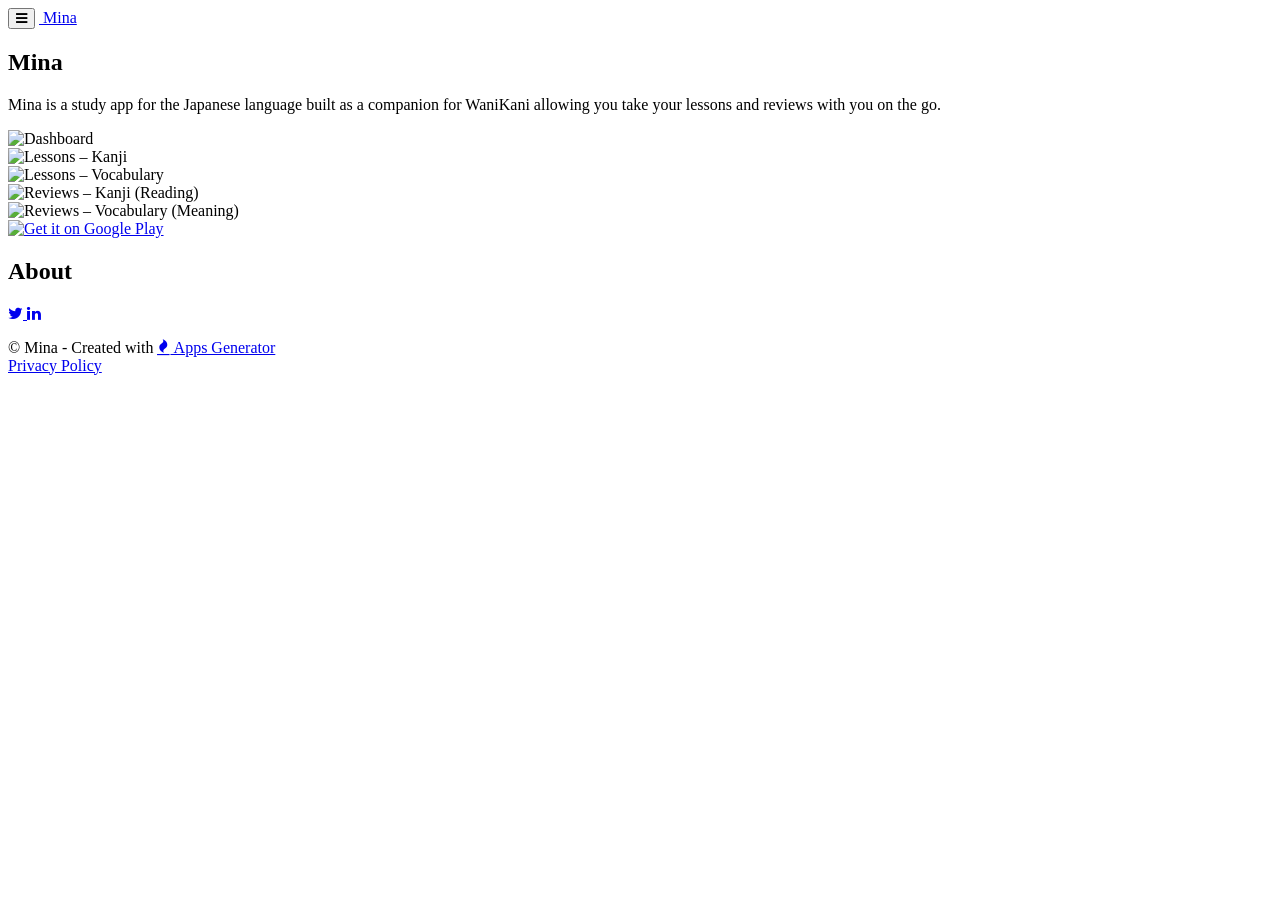
==== index.html @ a7b8313d "Add index.html" ====
<!doctype html>
<html xmlns="http://www.w3.org/1999/xhtml" xml:lang="en" lang="en">
  <head>
    <title>Mina</title>
    <meta http-equiv="content-type" content="text/html; charset=utf-8" />
    <meta name="viewport" content="width=device-width, initial-scale=1" />
    <meta
      property="og:title"
      content="Learn Japanese kanji and vocabulary with Mina" />
    <meta property="og:site_name" content="Mina" />
    <meta
      property="og:description"
      content="Mina is a study app for the Japanese language built as a companion for WaniKani allowing you take your lessons and reviews with you on the go." />
    <meta
      property="og:image"
      content="https://codejockie.github.io/apps/mina/images/mina.png" />
    <meta property="og:url" content="https://codejockie.github.io/mina/" />
    <meta property="og:type" content="website" />
    <meta
      name="twitter:title"
      content="Learn Japanese kanji and vocabulary with Mina" />
    <meta
      name="twitter:description"
      content="Mina is a study app for the Japanese language built as a companion for WaniKani allowing you take your lessons and reviews with you on the go." />
    <meta
      name="twitter:image"
      content="https://codejockie.github.io/apps/mina/images/mina.png" />
    <meta name="twitter:card" content="summary_large_image" />
    <meta
      itemprop="name"
      content="Learn Japanese kanji and vocabulary with Mina" />
    <meta
      itemprop="description"
      content="Mina is a study app for the Japanese language built as a companion for WaniKani allowing you take your lessons and reviews with you on the go." />
    <meta
      itemprop="image"
      content="https://codejockie.github.io/apps/mina/images/mina.png" />
    <meta name="mobile-web-app-capable" content="yes" />

    <link
      rel="image_src"
      href="https://codejockie.github.io/apps/mina/images/mina.png" />
    <link
      rel="stylesheet"
      href="https://bootswatch.com/4/lumen/bootstrap.css" />

    <link
      rel="apple-touch-icon"
      sizes="180x180"
      href="assets/apple-touch-icon.png?" />
    <link
      rel="icon"
      type="image/png"
      sizes="32x32"
      href="assets/favicon-32x32.png?" />
    <link
      rel="icon"
      type="image/png"
      sizes="16x16"
      href="assets/favicon-16x16.png?" />
    <link rel="manifest" href="assets/site.webmanifest?" />

    <link
      rel="stylesheet"
      href="https://stackpath.bootstrapcdn.com/bootswatch/4.5.0/lumen/bootstrap.min.css" />

    <link
      rel="stylesheet"
      href="//maxcdn.bootstrapcdn.com/font-awesome/4.7.0/css/font-awesome.min.css" />

    <link
      rel="stylesheet"
      href="https://build.apps-generator.com/assets/themes/scrolling/theme.css" />
    <link
      rel="stylesheet"
      href="//cdnjs.cloudflare.com/ajax/libs/fancybox/2.1.5/jquery.fancybox.min.css"
      media="screen" />
    <link
      href="https://build.apps-generator.com/modules/countdown/TimeCircles.css"
      rel="stylesheet"
      type="text/css" />
    <link
      rel="stylesheet"
      href="https://build.apps-generator.com/assets/css/custom.css" />
  </head>
  <body id="page-top" data-spy="scroll" data-target=".fixed-top" class="lumen">
    <!-- Navigation -->

    <nav class="navbar navbar-expand-lg fixed-top navbar-dark bg-primary">
      <div class="container">
        <button
          class="navbar-toggler navbar-toggler-right"
          type="button"
          data-toggle="collapse"
          data-target="#navbarResponsive"
          aria-controls="navbarResponsive"
          aria-expanded="false"
          aria-label="Toggle navigation">
          <i class="fa fa-bars" aria-hidden="true"></i>
        </button>

        <a class="navbar-brand page-scroll" href="#page-top">
          <i class="fa"></i> Mina
        </a>
      </div>
    </nav>
    <!-- // Navigation -->

    <!-- Intro Section -->
    <section
      id="intro"
      class="intro-section"
      style="background-image: url(); background-size: cover">
      <div class="container">
        <div class="row">
          <div class="col-lg-12">
            <h1 class="display-3" style="color:">Mina</h1>
            <div class="lead" style="color:">
              <p>
                Mina is a study app for the Japanese language built as a
                companion for WaniKani allowing you take your lessons and
                reviews with you on the go.
              </p>
            </div>
            <!-- <a class="btn btn-primary btn-lg page-scroll" href="#about">Next</a> -->
          </div>
        </div>
      </div>

      <div class="container text-center">
        <div class="row justify-content-center">
          <div class="col">
            <img
              src="images/dashboard.png"
              alt="Dashboard"
              class="d-inline-block rounded"
              style="height: 800px" />
          </div>
          <div class="col">
            <img
              src="images/lessons_kanji.png"
              alt="Lessons – Kanji"
              class="d-inline-block rounded"
              style="height: 800px" />
          </div>
          <div class="col">
            <img
              src="images/lessons_vocabulary.png"
              alt="Lessons – Vocabulary"
              class="d-inline-block rounded"
              style="height: 800px" />
          </div>
          <div class="col">
            <img
              src="images/reviews_kanji_reading.png"
              alt="Reviews – Kanji (Reading)"
              class="d-inline-block rounded"
              style="height: 800px" />
          </div>
          <div class="col">
            <img
              src="images/reviews_vocabulary_meaning.png"
              alt="Reviews – Vocabulary (Meaning)"
              class="d-inline-block rounded"
              style="height: 800px" />
          </div>
        </div>
        <div>
          <a
            href="https://play.google.com/store/apps/details?id=com.codejockie.mina">
            <img
              src="https://play.google.com/intl/en_us/badges/images/generic/en-play-badge.png"
              alt="Get it on Google Play"
              height="80" />
          </a>
        </div>
      </div>
    </section>
    <!-- // Intro Section -->

    <!-- About Section -->
    <section id="about" class="about-section">
      <div class="container">
        <div class="row">
          <div class="col-lg-12">
            <h1>About</h1>
            <p class="lead"></p>
            <p></p>
            <p class="appdesc"></p>

            <div id="icons" class="col-md-12 text-center">
              <p>
                <a href="https://www.twitter.com/codejockie" target="_blank">
                  <i class="fa fa-twitter"></i>
                </a>
                <a href="https://www.linkedin.com/in/jcken" target="_blank">
                  <i class="fa fa-linkedin"></i>
                </a>
              </p>
            </div>
          </div>
        </div>
      </div>
    </section>
    <!-- // About Section -->

    <footer class="bg-inverse footer mt-auto py-3" id="footer">
      <div class="container">
        <div class="text-center">
          &copy; Mina - Created with
          <a href="https://www.apps-generator.com"
            ><i class="fa fa-fire"></i> Apps Generator</a
          >
        </div>
        <div class="text-center">
          <a href="privacy-policy.html">Privacy Policy</a>
        </div>
      </div>
    </footer>

    <!-- jQuery - Bootstrap JS -->
    <script src="https://code.jquery.com/jquery-3.2.1.min.js"></script>
    <script
      src="https://cdnjs.cloudflare.com/ajax/libs/popper.js/1.14.7/umd/popper.min.js"
      integrity="sha384-UO2eT0CpHqdSJQ6hJty5KVphtPhzWj9WO1clHTMGa3JDZwrnQq4sF86dIHNDz0W1"
      crossorigin="anonymous"></script>
    <script
      src="https://stackpath.bootstrapcdn.com/bootstrap/4.3.1/js/bootstrap.min.js"
      integrity="sha384-JjSmVgyd0p3pXB1rRibZUAYoIIy6OrQ6VrjIEaFf/nJGzIxFDsf4x0xIM+B07jRM"
      crossorigin="anonymous"></script>
    <!-- Fancybox -->
    <script src="//cdnjs.cloudflare.com/ajax/libs/fancybox/2.1.5/jquery.fancybox.min.js"></script>
    <!-- Easing - Scrolling -->
    <script src="https://cdnjs.cloudflare.com/ajax/libs/jquery-easing/1.3/jquery.easing.min.js"></script>
  </body>
</html>
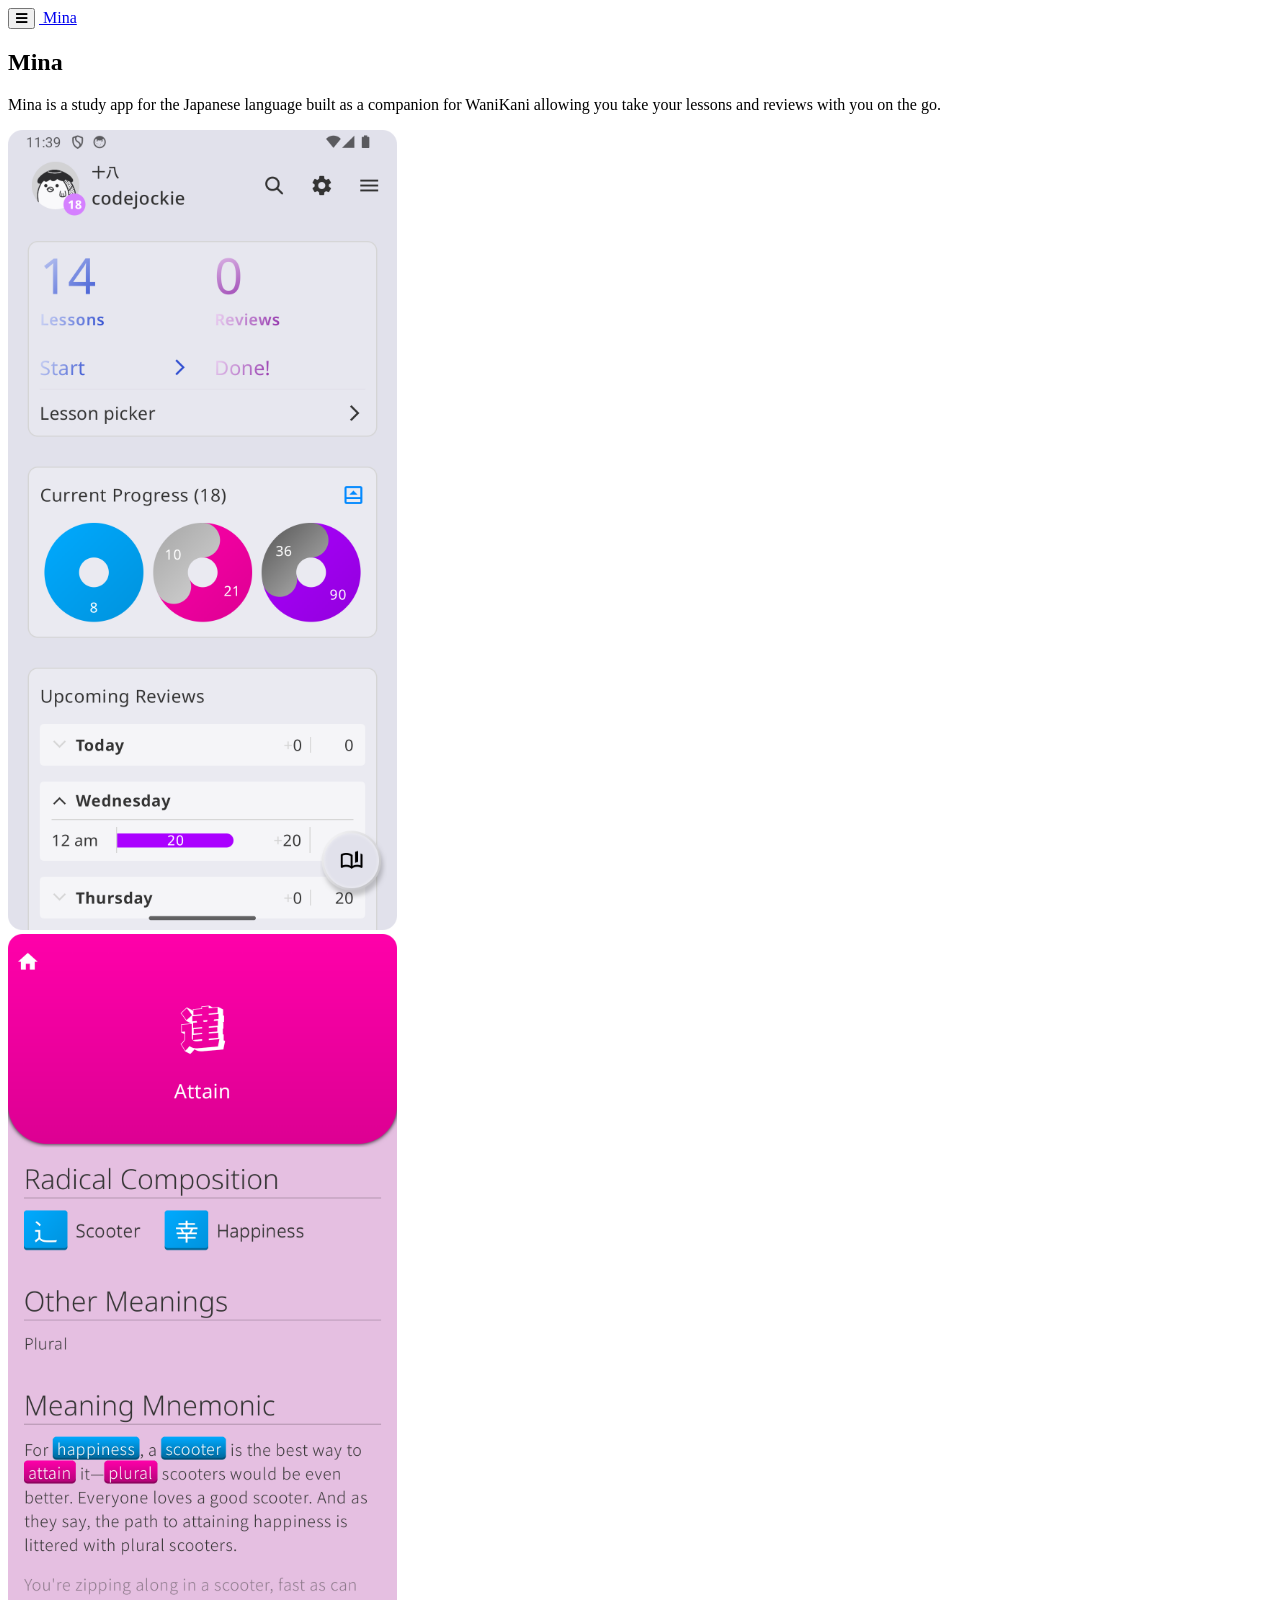
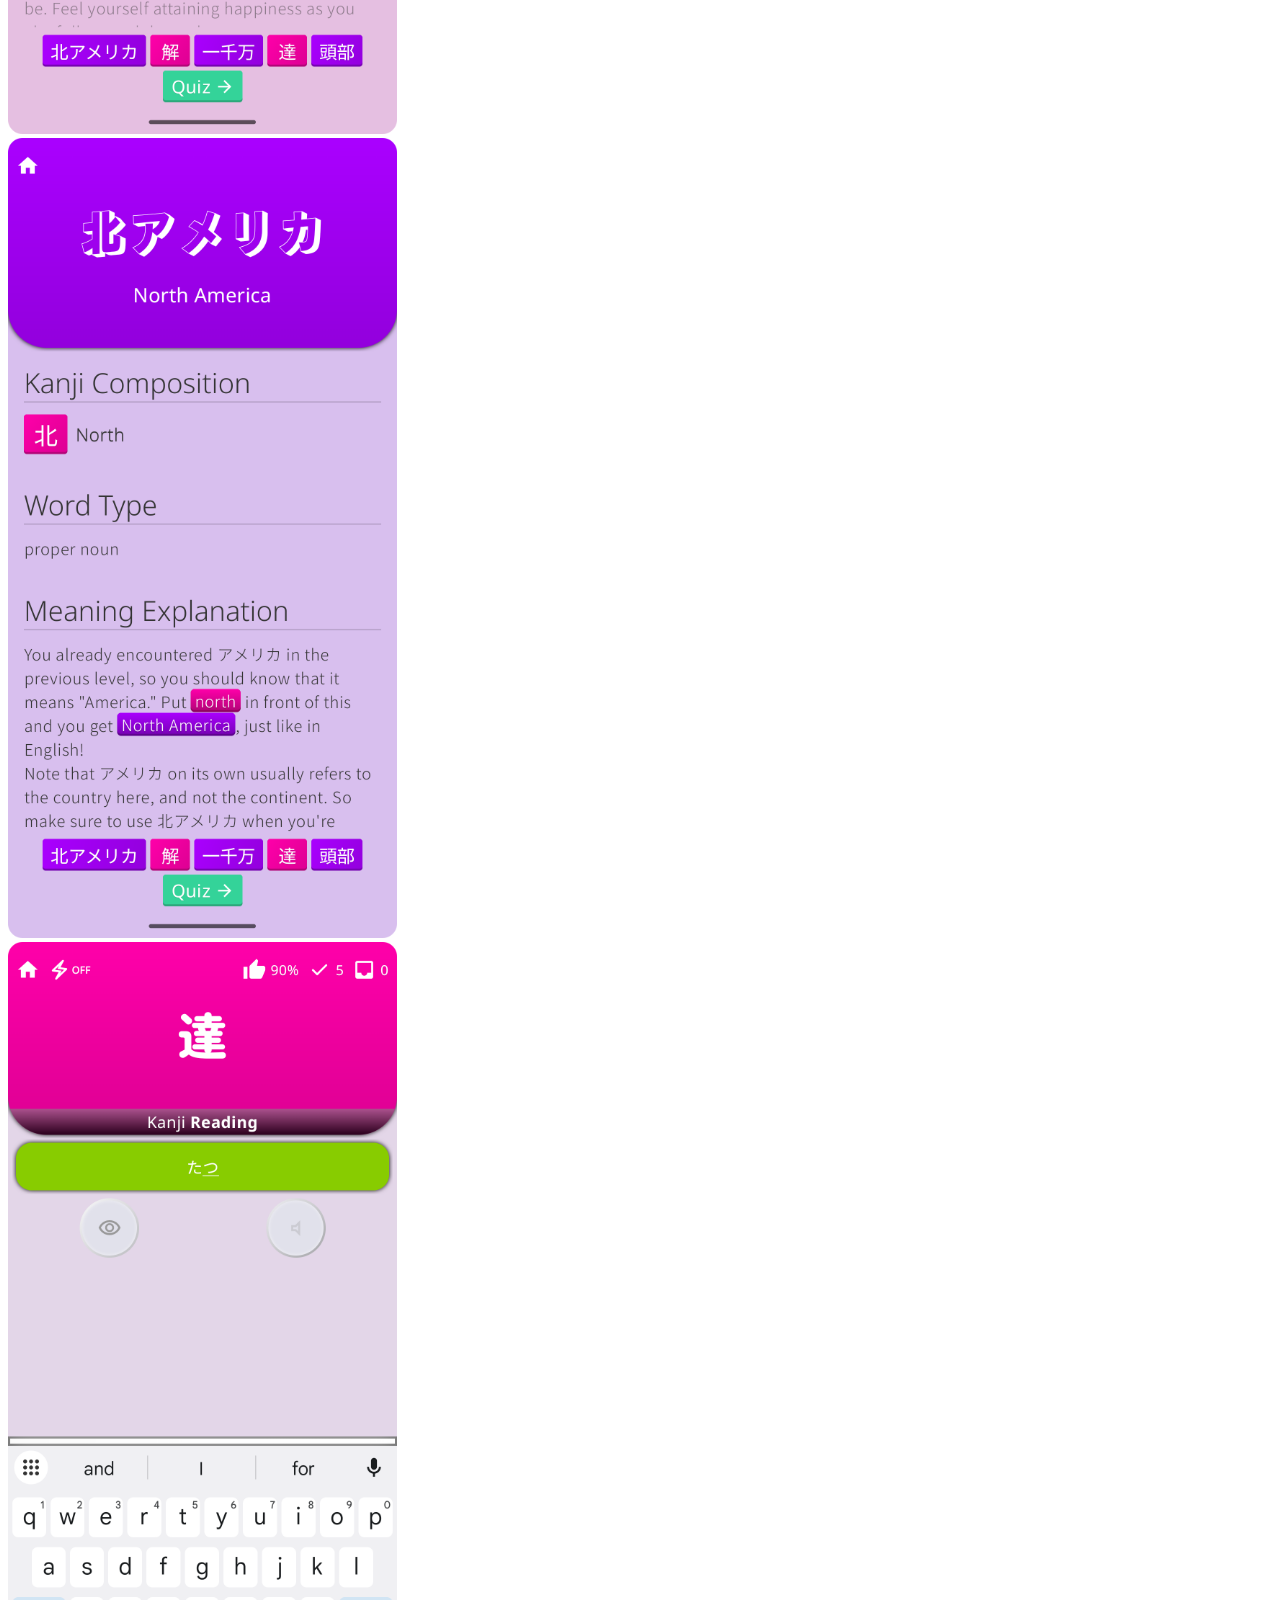
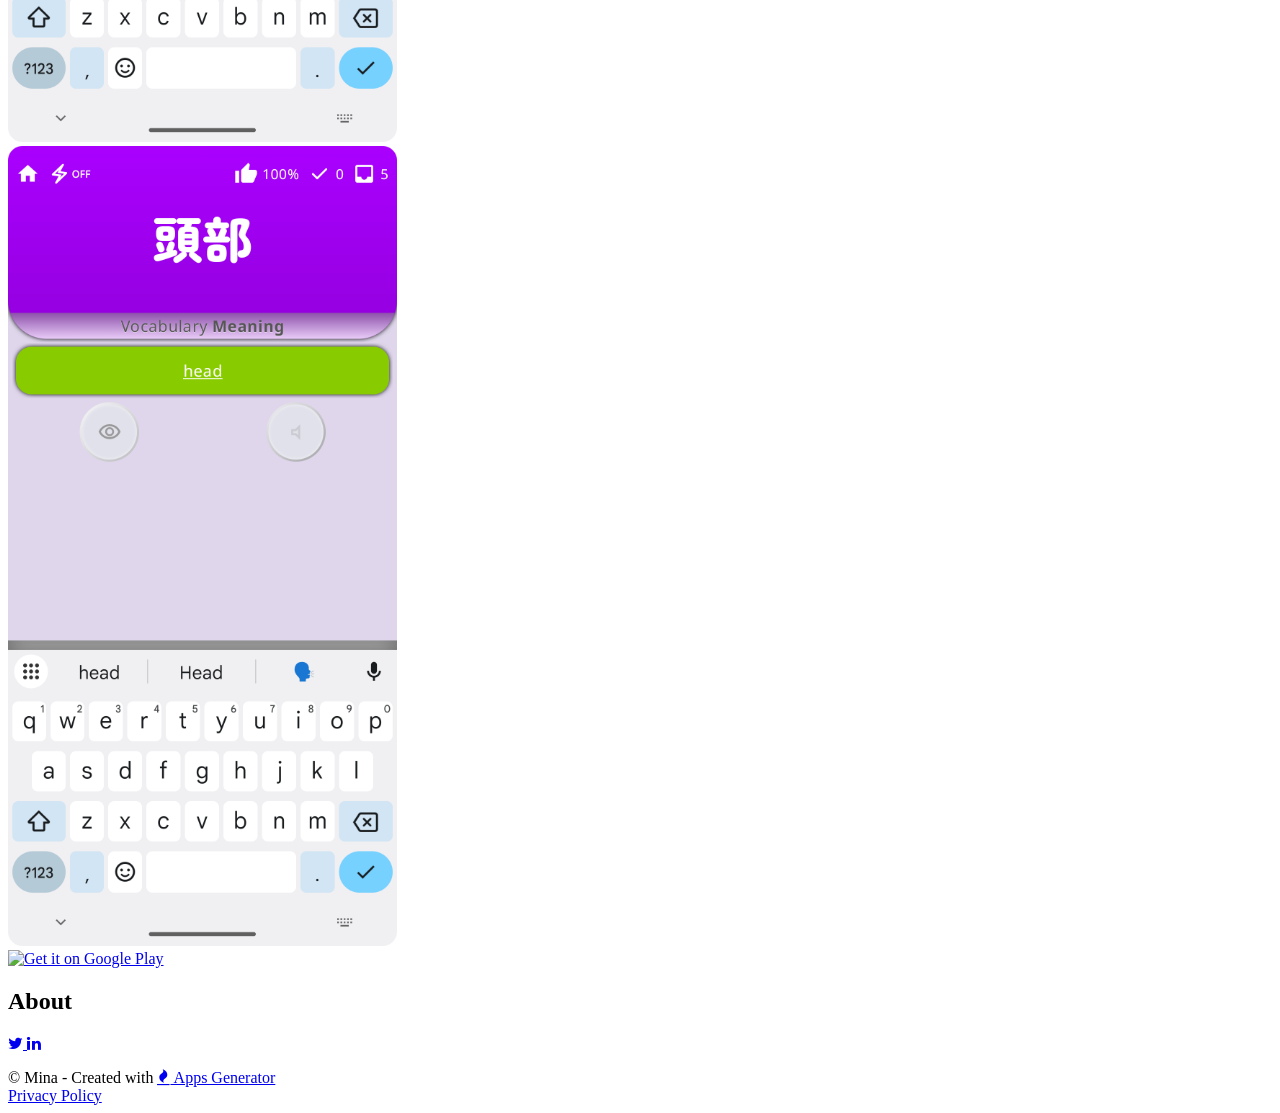
==== commit aec56131: "Fix broken image links" ====
--- a/index.html
+++ b/index.html
@@ -131,35 +131,35 @@
         <div class="row justify-content-center">
           <div class="col">
             <img
-              src="images/dashboard.png"
+              src="mina/images/dashboard.png"
               alt="Dashboard"
               class="d-inline-block rounded"
               style="height: 800px" />
           </div>
           <div class="col">
             <img
-              src="images/lessons_kanji.png"
+              src="mina/images/lessons_kanji.png"
               alt="Lessons – Kanji"
               class="d-inline-block rounded"
               style="height: 800px" />
           </div>
           <div class="col">
             <img
-              src="images/lessons_vocabulary.png"
+              src="mina/images/lessons_vocabulary.png"
               alt="Lessons – Vocabulary"
               class="d-inline-block rounded"
               style="height: 800px" />
           </div>
           <div class="col">
             <img
-              src="images/reviews_kanji_reading.png"
+              src="mina/images/reviews_kanji_reading.png"
               alt="Reviews – Kanji (Reading)"
               class="d-inline-block rounded"
               style="height: 800px" />
           </div>
           <div class="col">
             <img
-              src="images/reviews_vocabulary_meaning.png"
+              src="mina/images/reviews_vocabulary_meaning.png"
               alt="Reviews – Vocabulary (Meaning)"
               class="d-inline-block rounded"
               style="height: 800px" />
